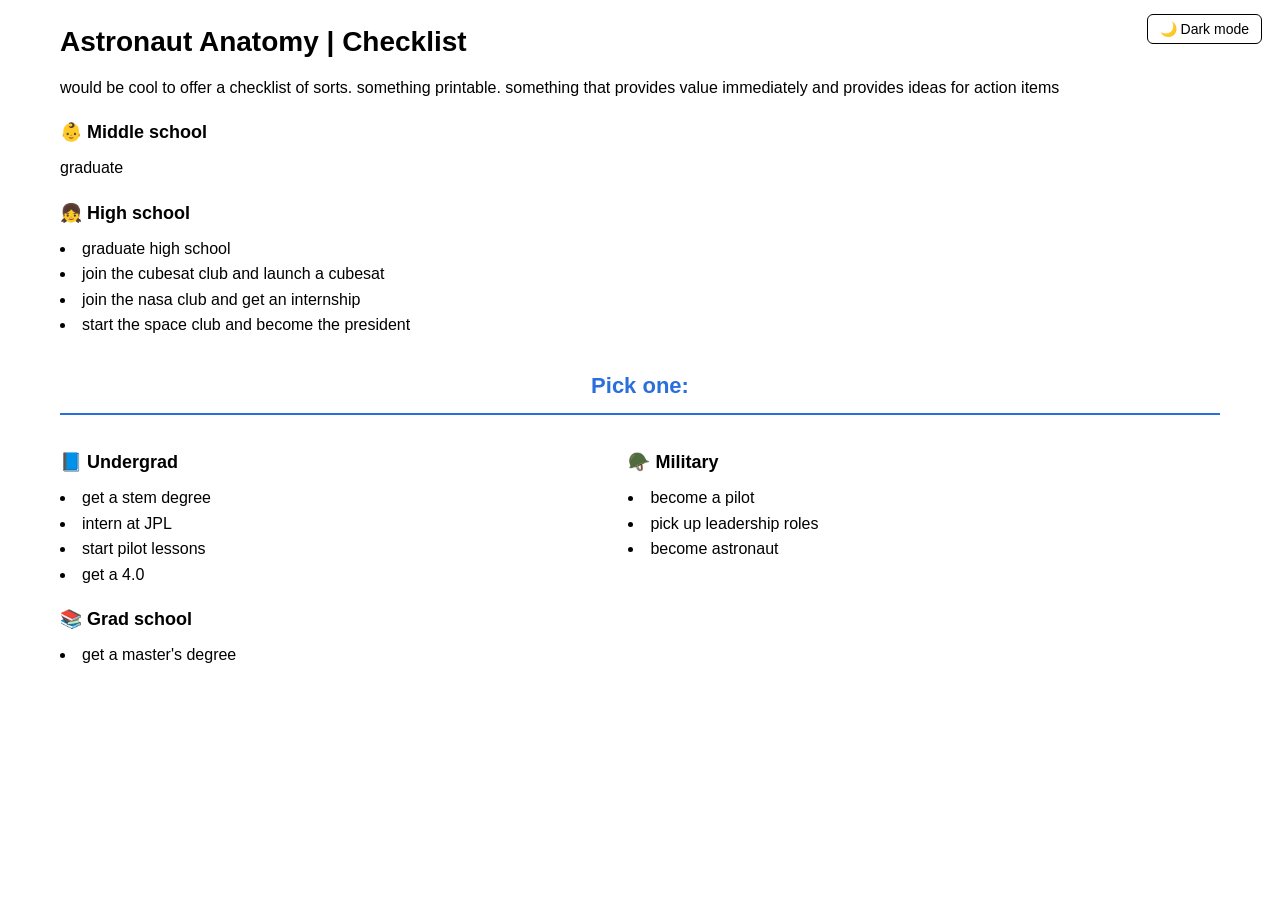
==== checklist.html @ 7ba984b3 "Merge pull request #10 from naadapu/main V2 updates" ====
<html>
  <head>
    <meta charset="UTF-8">
    <meta name="viewport" content="width=device-width, initial-scale=1.0">
    <title>Astronaut Anatomy</title>
    <link rel="stylesheet" href="stylesheet.css">

    <style>
      #split {
        display: flex;
        width: 100%
      }
      #left {
        width: 49%
      }
      #right {
        width: 49%;
      }
    </style>
  </head>
    <button id="dark-mode-toggle">🌙 Dark mode</button>
    <h1>Astronaut Anatomy | Checklist</h1>
</html>

<script src="darkMode.js"></script>

would be cool to offer a checklist of sorts. something printable. 
something that provides value immediately and provides ideas for action items

<br>
<h3>👶 Middle school</h3>
<p>graduate</p>

<h3>👧 High school</h3>
<li>graduate high school</li>
<li>join the cubesat club and launch a cubesat</li>
<li>join the nasa club and get an internship</li>
<li>start the space club and become the president</li>

<center>
  <h2>Pick one:</h2>
</center>

<div id="split">
  <div id="left">
    <h3>📘 Undergrad</h3>
    <li>get a stem degree</li>
    <li>intern at JPL</li>
    <li>start pilot lessons</li>
    <li>get a 4.0</li>

    <h3>📚 Grad school</h3>
    <li>get a master's degree</li>
  </div>
  <div id="right">
    <h3>🪖 Military</h3>
    <li>become a pilot</li>
    <li>pick up leadership roles</li>
    <li>become astronaut</li>
  </div>
</div>
---- stylesheet.css ----
:root {
  --bg: rgb(255, 255, 255);
  --fg: rgb(0, 0, 0);
  --fg-muted: rgb(100, 100, 100);
  --border: #000;
  --border-row: rgb(100, 100, 100);
  --select-bg: #fff;
  --bar-color: #2a6fdb;
  --bar-label: #000;
}

body.dark-mode {
  --bg: #0f1117;
  --fg: #e8eaf0;
  --fg-muted: #8b95a8;
  --border: #444;
  --border-row: #333;
  --select-bg: #1e2130;
  --bar-color: #4d9fff;
  --bar-label: #e8eaf0;
}

#dark-mode-toggle {
  position: fixed;
  top: 14px;
  right: 18px;
  z-index: 999;
  background: var(--select-bg);
  color: var(--fg);
  border: 1px solid var(--border);
  border-radius: 6px;
  padding: 6px 12px;
  cursor: pointer;
  font-size: 14px;
  transition: background 0.2s, color 0.2s;
}
#dark-mode-toggle:hover { opacity: 0.8; }

* { box-sizing: border-box; }

#filters, select { font-size: large; }

#filters {
  background-color: rgba(42, 111, 219, 0.08);
  border-left: 4px solid var(--bar-color);
  border-radius: 4px;
  padding: 20px;
  margin: 25px 0;
}

#filters h2 {
  margin-top: 0;
  padding-top: 0;
  border-bottom: none;
  color: var(--fg);
}

.filter-group {
  display: flex;
  flex-direction: column;
  gap: 15px;
  margin-bottom: 0;
}

.filter-group label {
  display: flex;
  flex-direction: column;
  gap: 6px;
  font-weight: 500;
}

.filter-group select {
  padding: 10px 10px;
  font-size: 15px;
  border-radius: 4px;
}

select {
  background-color: var(--select-bg);
  color: var(--fg);
  border: 1px solid var(--border);
  border-radius: 4px;
  padding: 2px 6px;
}

a {
  color: var(--bar-color);
  text-decoration: none;
  transition: opacity 0.2s;
}

a:hover {
  opacity: 0.8;
  text-decoration: underline;
}

body {
  font-family: 'Arial', sans-serif;
  margin: 0;
  padding: 20px;
  background-color: var(--bg);
  color: var(--fg);
  font-size: 16px;
  line-height: 1.6;
  transition: background-color 0.25s, color 0.25s;
  max-width: 1200px;
  margin: 0 auto;
}

h1 { font-size: 28px; margin-bottom: 10px; margin-top: 0; }
h2 { 
  font-size: 22px; 
  margin-top: 30px; 
  margin-bottom: 15px;
  padding-bottom: 10px;
  border-bottom: 2px solid var(--bar-color);
  color: var(--bar-color);
}
h3 { font-size: 18px; margin-bottom: 8px; }
p { font-size: 16px; margin: 8px 0; }
em { font-style: italic; }

hr {
  border: none;
  border-top: 1px solid var(--border);
  margin: 20px 0;
}

#key_metrics {
  background-color: rgba(42, 111, 219, 0.08);
  border-left: 4px solid var(--bar-color);
  border-radius: 4px;
  padding: 20px;
  margin: 20px 0;
}

#key_metrics h1 {
  margin-top: 0;
  color: var(--bar-color);
}

#key_metrics pre {
  margin: 15px 0 0 0;
  padding: 15px;
  background-color: var(--bg);
  border: 1px solid var(--border-row);
  border-radius: 4px;
  font-size: 13px;
  line-height: 1.8;
  overflow-x: auto;
}

table {
  width: 100%;
  border-collapse: collapse;
  font-size: 14px;
}

table th, table td {
  padding: 12px 10px;
  text-align: left;
  border-bottom: 1px solid var(--border-row);
}

table th {
  border-bottom: 2px solid var(--bar-color);
  font-weight: bold;
  background-color: rgba(42, 111, 219, 0.1);
  color: var(--bar-color);
}

table tbody tr:hover {
  background-color: rgba(42, 111, 219, 0.05);
}

table a {
  color: var(--bar-color);
  text-decoration: none;
}

table a:hover {
  text-decoration: underline;
}

.table-wrapper {
  overflow-x: auto;
  margin-bottom: 20px;
}

.section {
  margin: 50px 0;
  padding: 0;
  border-top: 2px solid var(--border);
}

.section:first-of-type {
  border-top: none;
}

.section h2 {
  margin-top: 0;
  padding-top: 20px;
}

.chart-section {
  margin: 30px 0;
  padding: 25px;
  background-color: rgba(42, 111, 219, 0.06);
  border: 1px solid rgba(42, 111, 219, 0.2);
  border-radius: 6px;
  transition: background-color 0.2s;
}

.chart-section h3 {
  margin-top: 0;
  padding-bottom: 10px;
  border-bottom: 1px solid rgba(42, 111, 219, 0.3);
  color: var(--bar-color);
}

.chart-section:hover {
  background-color: rgba(42, 111, 219, 0.08);
}

.instructions {
  color: var(--fg-muted);
  font-style: italic;
  font-size: 14px;
}

.stat-card {
  background: linear-gradient(135deg, rgba(42, 111, 219, 0.12) 0%, rgba(42, 111, 219, 0.06) 100%);
  border: 2px solid var(--bar-color);
  border-radius: 8px;
  padding: 35px;
  margin: 35px 0;
  text-align: center;
  box-shadow: 0 4px 12px rgba(42, 111, 219, 0.08);
  transition: transform 0.2s, box-shadow 0.2s;
}

.stat-card:hover {
  transform: translateY(-2px);
  box-shadow: 0 6px 16px rgba(42, 111, 219, 0.12);
}

.selectivity-content {
  display: flex;
  flex-direction: column;
  gap: 14px;
}

.selectivity-label {
  font-size: 13px;
  color: var(--fg-muted);
  font-weight: 600;
  letter-spacing: 1.2px;
  text-transform: uppercase;
  margin: 0;
}

.selectivity-stat {
  font-size: 32px;
  font-weight: bold;
  margin: 0;
  color: var(--bar-color);
  line-height: 1.3;
}

.selectivity-stat strong {
  font-size: 48px;
  color: var(--bar-color);
  display: block;
  margin: 8px 0;
}

.selectivity-details {
  font-size: 14px;
  color: var(--fg-muted);
  margin: 0;
  font-weight: 500;
}

.degree-list {
  margin: 15px 0;
}

.degree-table {
  width: 100%;
  max-width: 500px;
  border-collapse: collapse;
  font-size: 14px;
  margin-top: 15px;
  margin-left: auto;
  margin-right: auto;
}

.degree-table th,
.degree-table td {
  padding: 12px 14px;
  text-align: left;
  border-bottom: 1px solid var(--border-row);
}

.degree-table th {
  border-bottom: 2px solid var(--bar-color);
  font-weight: bold;
  background-color: rgba(42, 111, 219, 0.12);
  color: var(--bar-color);
}

.degree-table tbody tr:hover {
  background-color: rgba(42, 111, 219, 0.08);
}

.group-section {
  margin-bottom: 20px;
  border: 1px solid var(--border-row);
  border-radius: 6px;
  overflow: hidden;
  background-color: var(--bg);
  transition: box-shadow 0.2s, border-color 0.2s;
}

.group-section:hover {
  border-color: var(--bar-color);
  box-shadow: 0 2px 8px rgba(42, 111, 219, 0.1);
}

.group-section h3 {
  margin: 0;
  padding: 16px 18px;
  background-color: rgba(42, 111, 219, 0.12);
  cursor: pointer;
  user-select: none;
  display: flex;
  justify-content: space-between;
  align-items: center;
  font-size: 16px;
  transition: background-color 0.2s;
}

.group-section h3:hover {
  background-color: rgba(42, 111, 219, 0.18);
}

.group-section h3::after {
  content: '▼';
  font-size: 11px;
  transition: transform 0.2s ease;
  flex-shrink: 0;
  margin-left: 12px;
}

.group-section h3.collapsed::after {
  transform: rotate(-90deg);
}

.group-section .table-wrapper {
  display: block;
  padding: 0 18px 18px 18px;
  max-height: 800px;
  overflow-y: auto;
}

.group-section.collapsed .table-wrapper {
  display: none;
}

@media (max-width: 768px) {
  body { 
    padding: 15px; 
    font-size: 15px; 
  }
  
  h1 { font-size: 24px; margin-bottom: 8px; }
  h2 { 
    font-size: 20px; 
    margin-top: 25px; 
    margin-bottom: 12px;
    padding-bottom: 8px;
  }
  h3 { font-size: 16px; margin-bottom: 6px; }
  p { font-size: 15px; margin: 5px 0; }
  
  #filters {
    padding: 15px;
    margin: 20px 0;
  }
  
  .filter-group { gap: 12px; }
  .filter-group label { font-size: 14px; }
  .filter-group select { padding: 8px 8px; font-size: 14px; }
  
  .section { margin: 35px 0; }
  
  table { font-size: 13px; }
  table th, table td { padding: 10px 8px; }
  
  .chart-section { 
    padding: 18px; 
    margin: 20px 0; 
  }
  
  .chart-section h3 { 
    font-size: 15px; 
    padding-bottom: 8px;
  }
  
  .degree-table { 
    max-width: 100%; 
    font-size: 13px;
  }
  .degree-table th, .degree-table td { 
    padding: 10px 8px; 
  }
  
  .group-section { margin-bottom: 25px; }
  .group-section h3 { 
    padding: 14px 14px; 
    font-size: 15px;
  }
  .group-section .table-wrapper { 
    padding: 0 14px 14px 14px; 
  }
  
  .stat-card { 
    padding: 25px; 
    margin: 25px 0;
  }
  .selectivity-stat { font-size: 26px; }
  .selectivity-stat strong { font-size: 36px; }
  .selectivity-label { font-size: 12px; }
  .selectivity-details { font-size: 13px; }
  
  #degreeChart { height: 320px; }
  
  .table-wrapper { margin-bottom: 15px; }
}

@media (max-width: 480px) {
  body { 
    padding: 12px; 
    font-size: 14px; 
    max-width: 100%;
  }
  
  #dark-mode-toggle {
    top: 10px;
    right: 12px;
    padding: 5px 10px;
    font-size: 12px;
  }
  
  h1 { 
    font-size: 20px; 
    margin-bottom: 6px; 
  }
  h2 { 
    font-size: 18px; 
    margin-top: 18px; 
    margin-bottom: 10px;
    padding-bottom: 6px;
  }
  h3 { font-size: 15px; margin-bottom: 5px; }
  p { font-size: 14px; margin: 4px 0; }
  
  #filters {
    padding: 12px;
    margin: 15px 0;
  }
  
  #filters h2 {
    font-size: 17px;
    margin: 0 0 12px 0;
    padding: 0 0 6px 0;
  }
  
  .filter-group { gap: 10px; }
  .filter-group label { 
    font-size: 13px; 
    gap: 4px;
  }
  .filter-group select { 
    padding: 7px 8px; 
    font-size: 13px;
  }
  
  .section { 
    margin: 25px 0; 
    padding: 0;
  }
  
  table { font-size: 12px; }
  table th, table td { padding: 8px 6px; }
  
  .chart-section { 
    padding: 12px; 
    margin: 15px 0; 
  }
  
  .chart-section h3 { 
    font-size: 14px; 
    padding-bottom: 6px;
    margin: 0 0 10px 0;
  }
  
  .degree-table { 
    font-size: 12px; 
    max-width: 100%; 
    margin-top: 10px;
  }
  .degree-table th, .degree-table td { 
    padding: 8px 6px; 
  }
  
  .group-section { margin-bottom: 15px; }
  .group-section h3 { 
    padding: 12px 12px; 
    font-size: 14px;
  }
  .group-section .table-wrapper { 
    padding: 0 12px 12px 12px; 
  }
  
  .stat-card { 
    padding: 15px; 
    margin: 18px 0;
    border-radius: 6px;
  }
  .selectivity-label { 
    font-size: 11px; 
    letter-spacing: 0.8px;
  }
  .selectivity-stat { 
    font-size: 18px; 
    line-height: 1.2;
  }
  .selectivity-stat strong { 
    font-size: 26px; 
    margin: 6px 0;
  }
  .selectivity-details { font-size: 12px; }
  
  #degreeChart { 
    height: 280px; 
    margin: 15px 0;
  }
  
  #militaryBranchViewer {
    margin: 15px 0;
  }
  
  .table-wrapper { 
    margin-bottom: 10px;
    padding: 0;
  }
  
  .instructions {
    font-size: 12px;
    margin: 10px 0;
  }
}

#degreeChart {
  width: 100%;
  max-width: 800px;
  height: 400px;
  display: block;
  margin: 20px auto;
  border-radius: 4px;
}

#militaryBranchViewer {
  width: 100%;
  height: auto;
  display: block;
  margin: 20px 0;
}

#militaryBranchViewer canvas {
  width: 100%;
  height: auto;
  display: block;
  max-width: 800px;
  margin: 0 auto;
  border-radius: 4px;
}
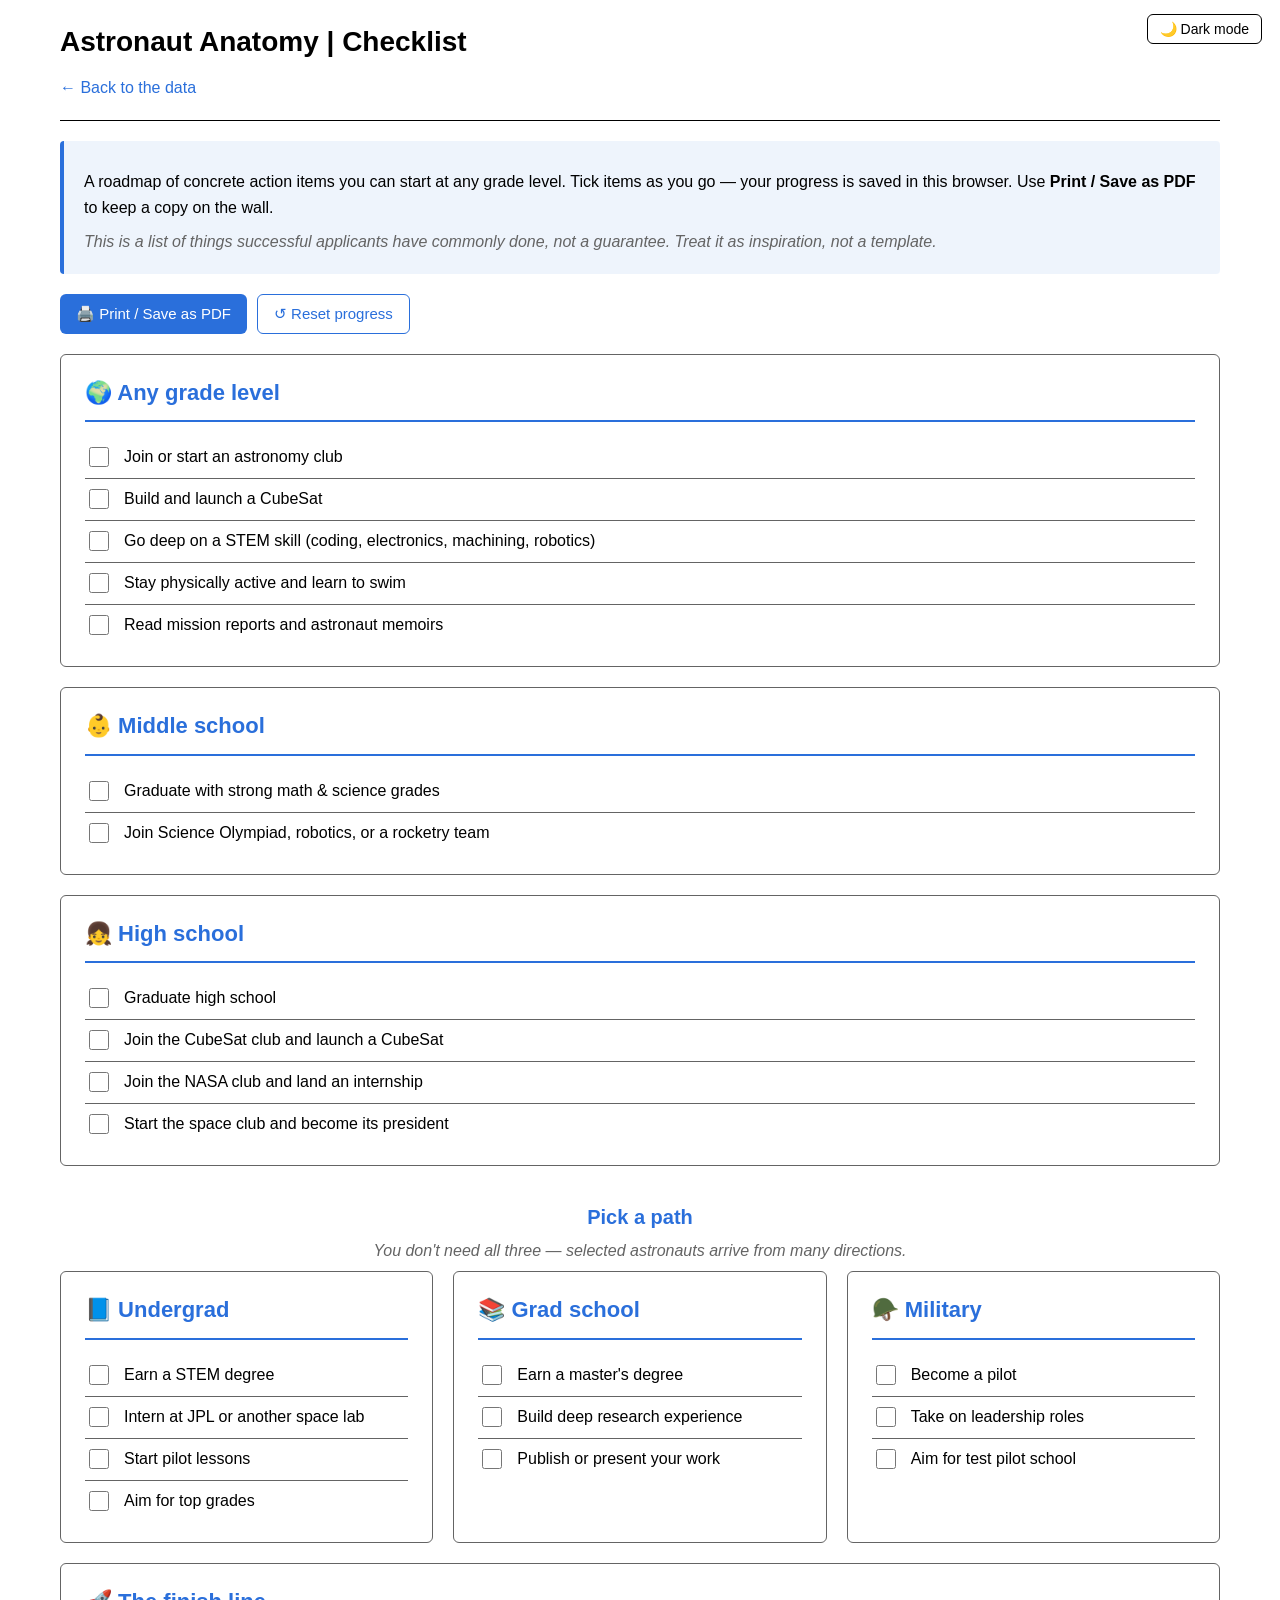
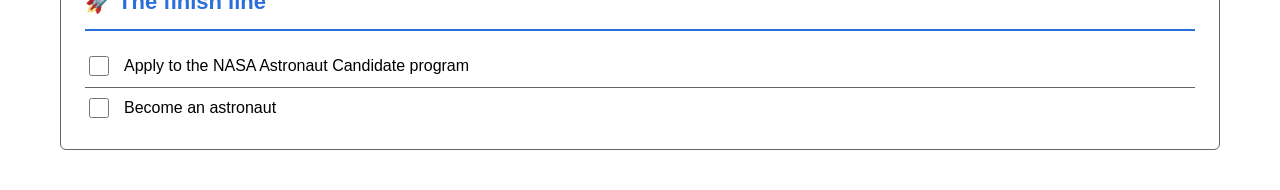
==== commit d853f9f0: "expand checklist ideas" ====
--- a/checklist.html
+++ b/checklist.html
@@ -1,61 +1,235 @@
-<html>
-  <head>
-    <meta charset="UTF-8">
-    <meta name="viewport" content="width=device-width, initial-scale=1.0">
-    <title>Astronaut Anatomy</title>
-    <link rel="stylesheet" href="stylesheet.css">
-
-    <style>
-      #split {
-        display: flex;
-        width: 100%
+<!DOCTYPE html>
+<html lang="en">
+<head>
+  <meta charset="UTF-8">
+  <meta name="viewport" content="width=device-width, initial-scale=1.0">
+  <title>Astronaut Anatomy | Checklist</title>
+  <link rel="stylesheet" href="stylesheet.css">
+  <style>
+    .checklist-intro {
+      background-color: rgba(42, 111, 219, 0.08);
+      border-left: 4px solid var(--bar-color);
+      border-radius: 4px;
+      padding: 20px;
+      margin: 20px 0;
+    }
+
+    .toolbar {
+      display: flex;
+      flex-wrap: wrap;
+      gap: 10px;
+      margin: 20px 0;
+    }
+
+    .toolbar button {
+      background-color: var(--bar-color);
+      color: #fff;
+      border: none;
+      border-radius: 6px;
+      padding: 10px 16px;
+      font-size: 15px;
+      cursor: pointer;
+      transition: opacity 0.2s;
+    }
+
+    .toolbar button:hover { opacity: 0.85; }
+
+    .toolbar button.secondary {
+      background-color: transparent;
+      color: var(--bar-color);
+      border: 1px solid var(--bar-color);
+    }
+
+    .checklist-card {
+      border: 1px solid var(--border-row);
+      border-radius: 6px;
+      padding: 20px 24px;
+      margin: 20px 0;
+      background-color: var(--bg);
+    }
+
+    .checklist-card h2 {
+      margin-top: 0;
+    }
+
+    ul.checklist {
+      list-style: none;
+      margin: 0;
+      padding: 0;
+    }
+
+    ul.checklist li {
+      display: flex;
+      align-items: flex-start;
+      gap: 12px;
+      padding: 8px 0;
+      border-bottom: 1px solid var(--border-row);
+    }
+
+    ul.checklist li:last-child { border-bottom: none; }
+
+    ul.checklist input[type="checkbox"] {
+      width: 20px;
+      height: 20px;
+      margin-top: 2px;
+      flex-shrink: 0;
+      accent-color: var(--bar-color);
+      cursor: pointer;
+    }
+
+    ul.checklist label {
+      cursor: pointer;
+      line-height: 1.5;
+    }
+
+    ul.checklist input[type="checkbox"]:checked + label {
+      color: var(--fg-muted);
+      text-decoration: line-through;
+    }
+
+    .pick-one-banner {
+      text-align: center;
+      font-weight: bold;
+      color: var(--bar-color);
+      margin: 35px 0 5px 0;
+      font-size: 20px;
+    }
+
+    .pick-one-banner + p {
+      text-align: center;
+      color: var(--fg-muted);
+      font-style: italic;
+      margin-top: 0;
+    }
+
+    .paths {
+      display: grid;
+      grid-template-columns: repeat(auto-fit, minmax(260px, 1fr));
+      gap: 20px;
+    }
+
+    .paths .checklist-card { margin: 0; }
+
+    @media print {
+      #dark-mode-toggle,
+      .toolbar,
+      .site-nav { display: none !important; }
+
+      body {
+        padding: 0;
+        font-size: 12pt;
+        color: #000;
+        background: #fff;
+        max-width: 100%;
       }
-      #left {
-        width: 49%
+
+      .checklist-card,
+      .checklist-intro {
+        border: 1px solid #999;
+        break-inside: avoid;
+        page-break-inside: avoid;
       }
-      #right {
-        width: 49%;
+
+      ul.checklist input[type="checkbox"] {
+        -webkit-print-color-adjust: exact;
+        print-color-adjust: exact;
       }
-    </style>
-  </head>
-    <button id="dark-mode-toggle">🌙 Dark mode</button>
-    <h1>Astronaut Anatomy | Checklist</h1>
+
+      a { color: #000; text-decoration: none; }
+    }
+  </style>
+</head>
+
+<body>
+  <button id="dark-mode-toggle">🌙 Dark mode</button>
+
+  <h1>Astronaut Anatomy | Checklist</h1>
+  <p class="site-nav"><a href="index.html">← Back to the data</a></p>
+  <hr>
+
+  <div class="checklist-intro">
+    <p>A roadmap of concrete action items you can start at any grade level. Tick items as you go &mdash;
+      your progress is saved in this browser. Use <strong>Print / Save as PDF</strong> to keep a copy on the wall.</p>
+    <p style="color: var(--fg-muted); font-style: italic; margin-bottom: 0;">
+      This is a list of things successful applicants have commonly done, not a guarantee. Treat it as inspiration, not a template.</p>
+  </div>
+
+  <div class="toolbar">
+    <button id="print-btn">🖨️ Print / Save as PDF</button>
+    <button id="reset-btn" class="secondary">↺ Reset progress</button>
+  </div>
+
+  <div class="checklist-card">
+    <h2>🌍 Any grade level</h2>
+    <ul class="checklist">
+      <li><input type="checkbox" id="any-1"><label for="any-1">Join or start an astronomy club</label></li>
+      <li><input type="checkbox" id="any-2"><label for="any-2">Build and launch a CubeSat</label></li>
+      <li><input type="checkbox" id="any-3"><label for="any-3">Go deep on a STEM skill (coding, electronics, machining, robotics)</label></li>
+      <li><input type="checkbox" id="any-4"><label for="any-4">Stay physically active and learn to swim</label></li>
+      <li><input type="checkbox" id="any-5"><label for="any-5">Read mission reports and astronaut memoirs</label></li>
+    </ul>
+  </div>
+
+  <div class="checklist-card">
+    <h2>👶 Middle school</h2>
+    <ul class="checklist">
+      <li><input type="checkbox" id="ms-1"><label for="ms-1">Graduate with strong math &amp; science grades</label></li>
+      <li><input type="checkbox" id="ms-2"><label for="ms-2">Join Science Olympiad, robotics, or a rocketry team</label></li>
+    </ul>
+  </div>
+
+  <div class="checklist-card">
+    <h2>👧 High school</h2>
+    <ul class="checklist">
+      <li><input type="checkbox" id="hs-1"><label for="hs-1">Graduate high school</label></li>
+      <li><input type="checkbox" id="hs-2"><label for="hs-2">Join the CubeSat club and launch a CubeSat</label></li>
+      <li><input type="checkbox" id="hs-3"><label for="hs-3">Join the NASA club and land an internship</label></li>
+      <li><input type="checkbox" id="hs-4"><label for="hs-4">Start the space club and become its president</label></li>
+    </ul>
+  </div>
+
+  <p class="pick-one-banner">Pick a path</p>
+  <p>You don't need all three &mdash; selected astronauts arrive from many directions.</p>
+
+  <div class="paths">
+    <div class="checklist-card">
+      <h2>📘 Undergrad</h2>
+      <ul class="checklist">
+        <li><input type="checkbox" id="ug-1"><label for="ug-1">Earn a STEM degree</label></li>
+        <li><input type="checkbox" id="ug-2"><label for="ug-2">Intern at JPL or another space lab</label></li>
+        <li><input type="checkbox" id="ug-3"><label for="ug-3">Start pilot lessons</label></li>
+        <li><input type="checkbox" id="ug-4"><label for="ug-4">Aim for top grades</label></li>
+      </ul>
+    </div>
+
+    <div class="checklist-card">
+      <h2>📚 Grad school</h2>
+      <ul class="checklist">
+        <li><input type="checkbox" id="gs-1"><label for="gs-1">Earn a master's degree</label></li>
+        <li><input type="checkbox" id="gs-2"><label for="gs-2">Build deep research experience</label></li>
+        <li><input type="checkbox" id="gs-3"><label for="gs-3">Publish or present your work</label></li>
+      </ul>
+    </div>
+
+    <div class="checklist-card">
+      <h2>🪖 Military</h2>
+      <ul class="checklist">
+        <li><input type="checkbox" id="mil-1"><label for="mil-1">Become a pilot</label></li>
+        <li><input type="checkbox" id="mil-2"><label for="mil-2">Take on leadership roles</label></li>
+        <li><input type="checkbox" id="mil-3"><label for="mil-3">Aim for test pilot school</label></li>
+      </ul>
+    </div>
+  </div>
+
+  <div class="checklist-card">
+    <h2>🚀 The finish line</h2>
+    <ul class="checklist">
+      <li><input type="checkbox" id="end-1"><label for="end-1">Apply to the NASA Astronaut Candidate program</label></li>
+      <li><input type="checkbox" id="end-2"><label for="end-2">Become an astronaut</label></li>
+    </ul>
+  </div>
+
+  <script src="darkMode.js"></script>
+  <script src="checklist.js"></script>
+</body>
 </html>
-
-<script src="darkMode.js"></script>
-
-would be cool to offer a checklist of sorts. something printable. 
-something that provides value immediately and provides ideas for action items
-
-<br>
-<h3>👶 Middle school</h3>
-<p>graduate</p>
-
-<h3>👧 High school</h3>
-<li>graduate high school</li>
-<li>join the cubesat club and launch a cubesat</li>
-<li>join the nasa club and get an internship</li>
-<li>start the space club and become the president</li>
-
-<center>
-  <h2>Pick one:</h2>
-</center>
-
-<div id="split">
-  <div id="left">
-    <h3>📘 Undergrad</h3>
-    <li>get a stem degree</li>
-    <li>intern at JPL</li>
-    <li>start pilot lessons</li>
-    <li>get a 4.0</li>
-
-    <h3>📚 Grad school</h3>
-    <li>get a master's degree</li>
-  </div>
-  <div id="right">
-    <h3>🪖 Military</h3>
-    <li>become a pilot</li>
-    <li>pick up leadership roles</li>
-    <li>become astronaut</li>
-  </div>
-</div>
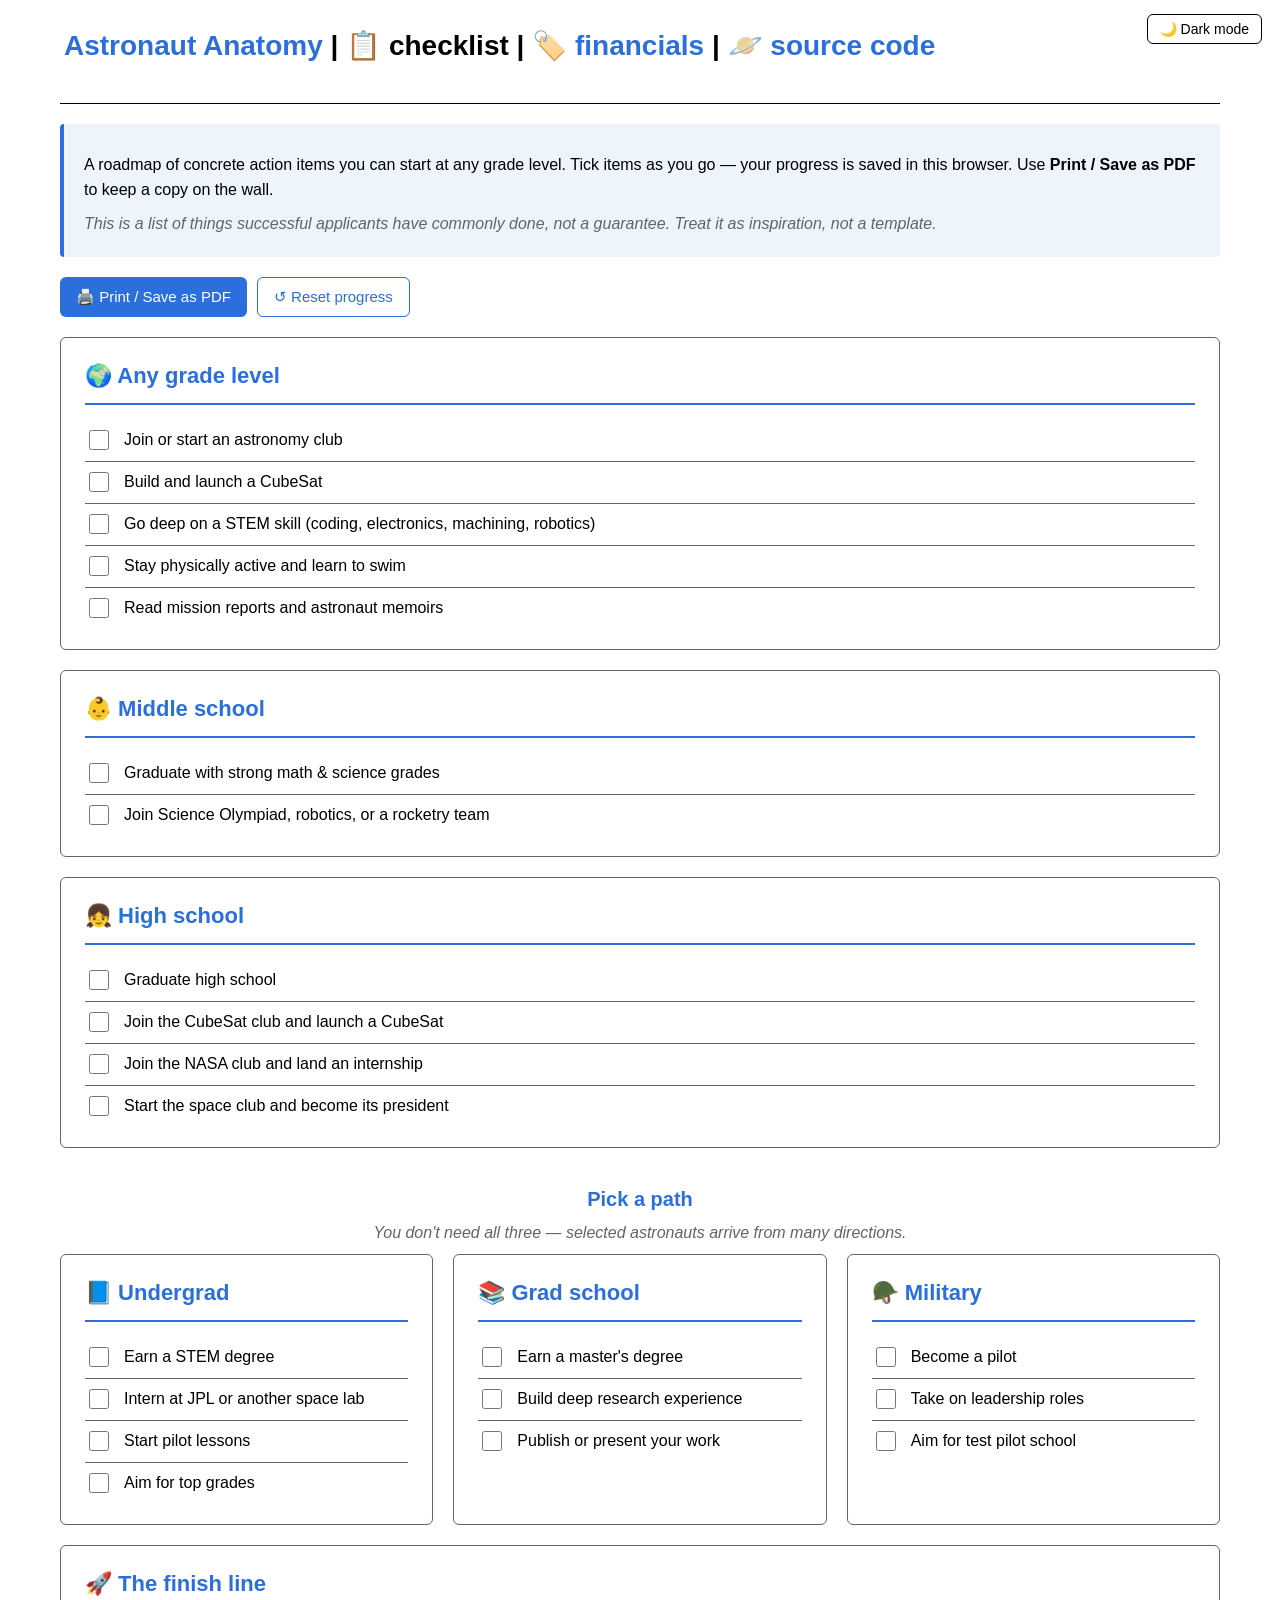
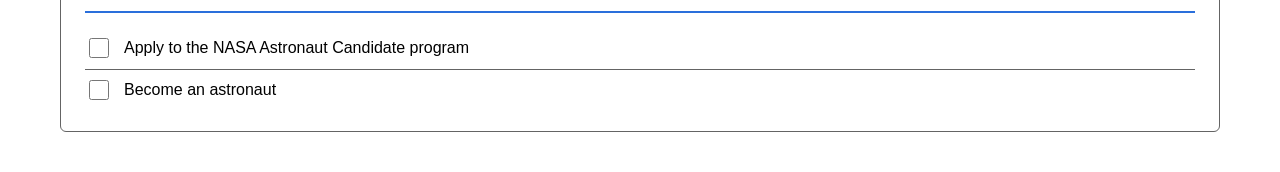
==== commit 29098152: "add navbar to all pages" ====
--- a/checklist.html
+++ b/checklist.html
@@ -143,8 +143,14 @@
 <body>
   <button id="dark-mode-toggle">🌙 Dark mode</button>
 
-  <h1>Astronaut Anatomy | Checklist</h1>
-  <p class="site-nav"><a href="index.html">← Back to the data</a></p>
+  <div id="navbar">
+    <h1>
+      <a href="index.html">Astronaut Anatomy</a> | 
+      📋 checklist | 
+      <a href="financials.html">🏷️ financials</a> |
+      <a href="https://github.com/mrvivacious/astronaut-anatomy" target="_blank">🪐 source code</a>
+    </h1>
+  </div>
   <hr>
 
   <div class="checklist-intro">
--- a/stylesheet.css
+++ b/stylesheet.css
@@ -18,6 +18,15 @@
   --select-bg: #1e2130;
   --bar-color: #4d9fff;
   --bar-label: #e8eaf0;
+}
+
+#navbar {
+  position: sticky;
+  top: 0;
+  overflow: hidden;
+  padding: 4px;
+  background-color: var(--bg);
+  transition: background-color 0.25s, color 0.25s;
 }
 
 #dark-mode-toggle {
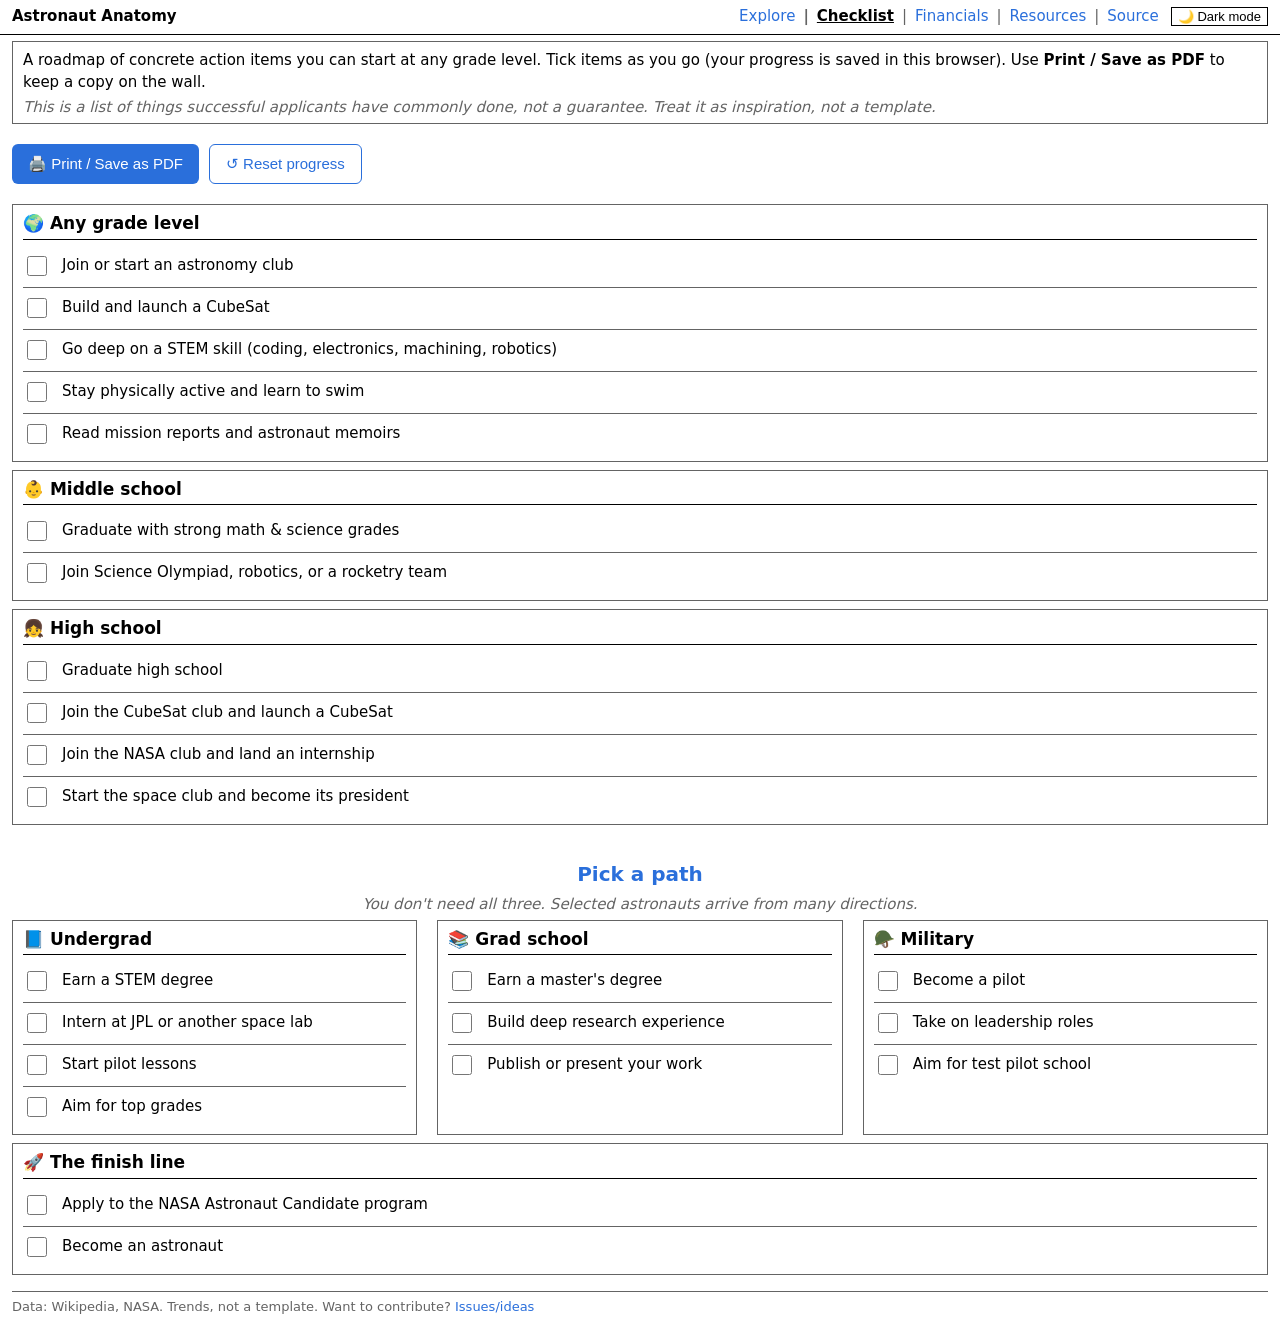
==== commit d41f74b3: "V2.5" ====
--- a/checklist.html
+++ b/checklist.html
@@ -148,14 +148,14 @@
       <a href="index.html">Astronaut Anatomy</a> | 
       📋 checklist | 
       <a href="financials.html">🏷️ financials</a> |
+      <a href="resources.html">📚 resources</a> | 
       <a href="https://github.com/mrvivacious/astronaut-anatomy" target="_blank">🪐 source code</a>
     </h1>
   </div>
   <hr>
 
   <div class="checklist-intro">
-    <p>A roadmap of concrete action items you can start at any grade level. Tick items as you go &mdash;
-      your progress is saved in this browser. Use <strong>Print / Save as PDF</strong> to keep a copy on the wall.</p>
+    <p>A roadmap of concrete action items you can start at any grade level. Tick items as you go (your progress is saved in this browser). Use <strong>Print / Save as PDF</strong> to keep a copy on the wall.</p>
     <p style="color: var(--fg-muted); font-style: italic; margin-bottom: 0;">
       This is a list of things successful applicants have commonly done, not a guarantee. Treat it as inspiration, not a template.</p>
   </div>
@@ -195,7 +195,7 @@
   </div>
 
   <p class="pick-one-banner">Pick a path</p>
-  <p>You don't need all three &mdash; selected astronauts arrive from many directions.</p>
+  <p>You don't need all three. Selected astronauts arrive from many directions.</p>
 
   <div class="paths">
     <div class="checklist-card">
@@ -235,6 +235,8 @@
     </ul>
   </div>
 
+  <script src="shared.js"></script>
+
   <script src="darkMode.js"></script>
   <script src="checklist.js"></script>
 </body>
--- a/stylesheet.css
+++ b/stylesheet.css
@@ -594,4 +594,78 @@
   max-width: 800px;
   margin: 0 auto;
   border-radius: 4px;
-}
+}
+
+/* ===== Flat, dense layer: content first, no decoration ===== */
+:root { --surface: #f3f3f3; }
+body.dark-mode { --surface: #1a1d27; }
+body { font: 15px/1.45 system-ui, -apple-system, "Segoe UI", Roboto, Arial, sans-serif; max-width: 1400px; padding: 0 12px 12px; }
+h1 { font-size: 22px; margin: 8px 0; }
+h2 { font-size: 17px; margin: 14px 0 6px; padding-bottom: 3px; color: var(--fg); border-bottom: 1px solid var(--fg); }
+h3 { font-size: 15px; margin: 0 0 4px; }
+p { font-size: 15px; margin: 4px 0; }
+a:hover { opacity: 1; }
+:focus-visible { outline: 2px solid var(--bar-color); outline-offset: 1px; }
+
+/* Nav: one plain line */
+#navbar { margin: 0 -12px 6px; padding: 0 12px; border-bottom: 1px solid var(--fg); background: var(--bg); overflow: visible; }
+#navbar + hr { display: none; }
+.site-nav { display: flex; flex-wrap: wrap; align-items: baseline; justify-content: space-between; gap: 2px 16px; padding: 6px 0; }
+.site-nav .brand { font-weight: 700; color: var(--fg); }
+.site-nav .links { display: flex; flex-wrap: wrap; align-items: baseline; }
+.site-nav .links a + a::before { content: "|"; color: var(--fg-muted); margin: 0 8px; display: inline-block; text-decoration: none; }
+.site-nav .links a[aria-current="page"] { color: var(--fg); font-weight: 700; text-decoration: underline; }
+#dark-mode-toggle { position: static; margin-left: 12px; padding: 1px 6px; font-size: 13px; border-radius: 0; background: var(--bg); }
+
+/* Note and dataset line */
+.note { border: 1px solid var(--fg-muted); padding: 4px 8px; margin: 6px 0; font-size: 14px; }
+#key_metrics { background: none; border: 0; padding: 0; margin: 6px 0; border-radius: 0; }
+.stat-grid { display: grid; grid-template-columns: repeat(auto-fit, minmax(120px, 1fr)); border: 1px solid var(--fg-muted); border-right: 0; border-bottom: 0; }
+.stat-grid .stat { padding: 4px 8px; border-right: 1px solid var(--fg-muted); border-bottom: 1px solid var(--fg-muted); line-height: 1.25; }
+.stat-grid .num { display: block; font-size: 20px; font-weight: 700; font-variant-numeric: tabular-nums; }
+.stat-grid .label { font-size: 12px; color: var(--fg-muted); }
+
+/* Filters: one horizontal bar */
+#filters { display: flex; flex-wrap: wrap; align-items: center; gap: 4px 16px; margin: 8px 0; padding: 6px 8px; background: none; border: 1px solid var(--fg-muted); border-radius: 0; font-size: 14px; }
+#filters h2 { font-size: 14px; margin: 0; padding: 0; border: 0; }
+.filter-group { flex-direction: row; flex-wrap: wrap; gap: 4px 16px; }
+.filter-group label { flex-direction: row; align-items: center; gap: 6px; font-weight: 400; }
+.filter-group select, select { font: inherit; font-size: 14px; padding: 2px 4px; border-radius: 0; min-height: 0; }
+
+/* Sections and panels: flat, tight, side by side where there is room */
+.section { margin: 10px 0; border-top: 0; }
+.section h2 { padding-top: 0; }
+#visualizations { display: grid; grid-template-columns: repeat(auto-fit, minmax(360px, 1fr)); gap: 8px; }
+#visualizations > h2 { grid-column: 1 / -1; margin-bottom: 0; }
+#visualizations > * { min-width: 0; }
+.chart-section, .stat-card, .group-section, body .checklist-card, body .skills-card, body .financials-card, body .checklist-intro, body .financials-intro { background: none; background-image: none; border: 1px solid var(--fg-muted); border-radius: 0; box-shadow: none; transform: none; transition: none; }
+.chart-section { margin: 0; padding: 8px; }
+.chart-section:hover, .stat-card:hover, .group-section:hover { background: none; transform: none; box-shadow: none; }
+.chart-section h3 { color: var(--fg); border-bottom: 1px solid var(--border-row); padding-bottom: 3px; margin-bottom: 6px; }
+.stat-card { margin: 8px 0; padding: 6px 8px; text-align: left; }
+.selectivity-content { gap: 2px; }
+.selectivity-stat, .selectivity-stat strong { font-size: 16px; line-height: 1.3; margin: 0; display: inline; color: var(--fg); }
+.selectivity-stat strong { font-size: 20px; color: var(--bar-color); }
+.selectivity-details, .selectivity-label { font-size: 13px; }
+.group-section { margin-bottom: 4px; }
+.group-section h3 { padding: 5px 8px; font-size: 15px; margin: 0; }
+.instructions { font-size: 13px; margin: 2px 0 6px; }
+
+/* Tables: dense, tabular numbers */
+table, .degree-table { font-size: 13px; font-variant-numeric: tabular-nums; }
+table th, table td, .degree-table th, .degree-table td { padding: 3px 8px; }
+table th, .degree-table th { background: var(--surface); color: var(--fg); border-bottom: 1px solid var(--fg); font-size: 12px; }
+table tbody tr:hover, .degree-table tbody tr:hover { background: var(--surface); }
+.degree-table { margin: 6px 0 0; max-width: none; }
+.degree-list { margin: 6px 0; }
+.table-wrapper { margin-bottom: 0; border-radius: 0; }
+
+/* Other pages' cards */
+body .checklist-card, body .skills-card, body .financials-card { padding: 6px 10px; margin: 8px 0; }
+body .checklist-intro, body .financials-intro { padding: 4px 10px; margin: 6px 0; }
+body .pick-one-banner, body .toolbar, body .paths { border-radius: 0; box-shadow: none; }
+
+.site-footer { margin-top: 16px; padding-top: 6px; border-top: 1px solid var(--fg-muted); color: var(--fg-muted); font-size: 13px; }
+.site-footer p { font-size: 13px; margin: 0; }
+@media (max-width: 600px) { #visualizations { grid-template-columns: 1fr; } }
+@media print { .site-nav, #dark-mode-toggle, #filters { display: none !important; } }
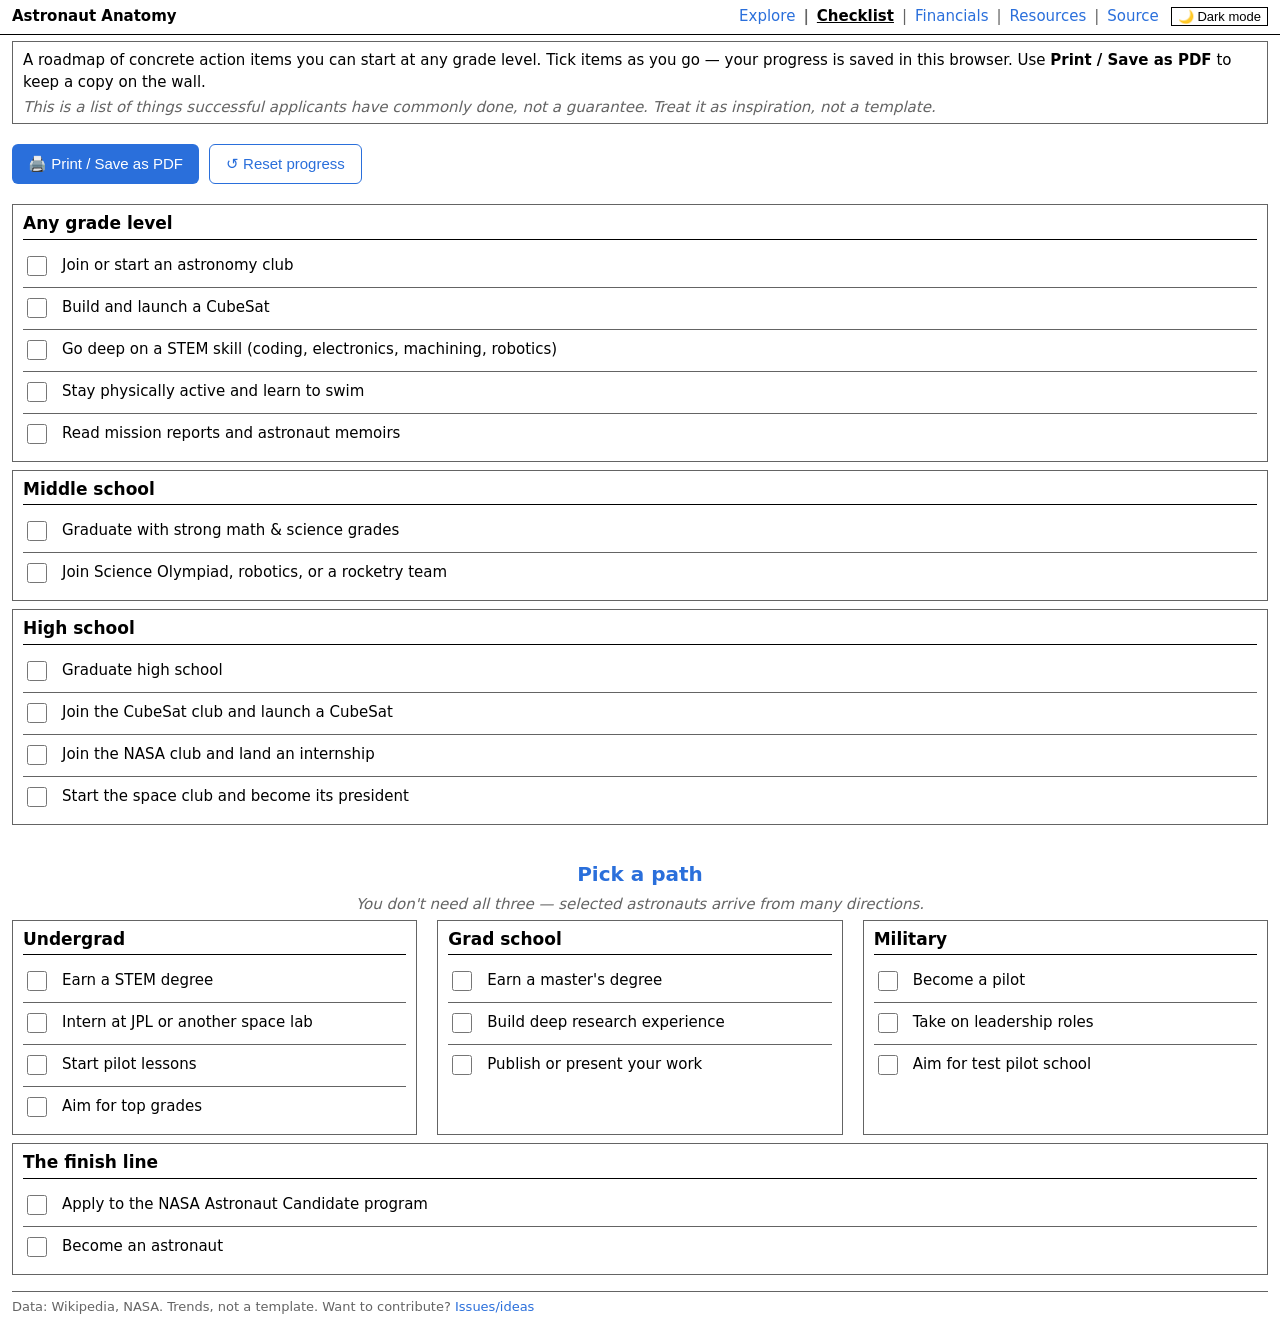
==== commit 7c6d5828: "V3" ====
--- a/checklist.html
+++ b/checklist.html
@@ -155,7 +155,8 @@
   <hr>
 
   <div class="checklist-intro">
-    <p>A roadmap of concrete action items you can start at any grade level. Tick items as you go (your progress is saved in this browser). Use <strong>Print / Save as PDF</strong> to keep a copy on the wall.</p>
+    <p>A roadmap of concrete action items you can start at any grade level. Tick items as you go &mdash;
+      your progress is saved in this browser. Use <strong>Print / Save as PDF</strong> to keep a copy on the wall.</p>
     <p style="color: var(--fg-muted); font-style: italic; margin-bottom: 0;">
       This is a list of things successful applicants have commonly done, not a guarantee. Treat it as inspiration, not a template.</p>
   </div>
@@ -166,7 +167,7 @@
   </div>
 
   <div class="checklist-card">
-    <h2>🌍 Any grade level</h2>
+    <h2>Any grade level</h2>
     <ul class="checklist">
       <li><input type="checkbox" id="any-1"><label for="any-1">Join or start an astronomy club</label></li>
       <li><input type="checkbox" id="any-2"><label for="any-2">Build and launch a CubeSat</label></li>
@@ -177,7 +178,7 @@
   </div>
 
   <div class="checklist-card">
-    <h2>👶 Middle school</h2>
+    <h2>Middle school</h2>
     <ul class="checklist">
       <li><input type="checkbox" id="ms-1"><label for="ms-1">Graduate with strong math &amp; science grades</label></li>
       <li><input type="checkbox" id="ms-2"><label for="ms-2">Join Science Olympiad, robotics, or a rocketry team</label></li>
@@ -185,7 +186,7 @@
   </div>
 
   <div class="checklist-card">
-    <h2>👧 High school</h2>
+    <h2>High school</h2>
     <ul class="checklist">
       <li><input type="checkbox" id="hs-1"><label for="hs-1">Graduate high school</label></li>
       <li><input type="checkbox" id="hs-2"><label for="hs-2">Join the CubeSat club and launch a CubeSat</label></li>
@@ -195,11 +196,11 @@
   </div>
 
   <p class="pick-one-banner">Pick a path</p>
-  <p>You don't need all three. Selected astronauts arrive from many directions.</p>
+  <p>You don't need all three &mdash; selected astronauts arrive from many directions.</p>
 
   <div class="paths">
     <div class="checklist-card">
-      <h2>📘 Undergrad</h2>
+      <h2>Undergrad</h2>
       <ul class="checklist">
         <li><input type="checkbox" id="ug-1"><label for="ug-1">Earn a STEM degree</label></li>
         <li><input type="checkbox" id="ug-2"><label for="ug-2">Intern at JPL or another space lab</label></li>
@@ -209,7 +210,7 @@
     </div>
 
     <div class="checklist-card">
-      <h2>📚 Grad school</h2>
+      <h2>Grad school</h2>
       <ul class="checklist">
         <li><input type="checkbox" id="gs-1"><label for="gs-1">Earn a master's degree</label></li>
         <li><input type="checkbox" id="gs-2"><label for="gs-2">Build deep research experience</label></li>
@@ -218,7 +219,7 @@
     </div>
 
     <div class="checklist-card">
-      <h2>🪖 Military</h2>
+      <h2>Military</h2>
       <ul class="checklist">
         <li><input type="checkbox" id="mil-1"><label for="mil-1">Become a pilot</label></li>
         <li><input type="checkbox" id="mil-2"><label for="mil-2">Take on leadership roles</label></li>
@@ -228,7 +229,7 @@
   </div>
 
   <div class="checklist-card">
-    <h2>🚀 The finish line</h2>
+    <h2>The finish line</h2>
     <ul class="checklist">
       <li><input type="checkbox" id="end-1"><label for="end-1">Apply to the NASA Astronaut Candidate program</label></li>
       <li><input type="checkbox" id="end-2"><label for="end-2">Become an astronaut</label></li>
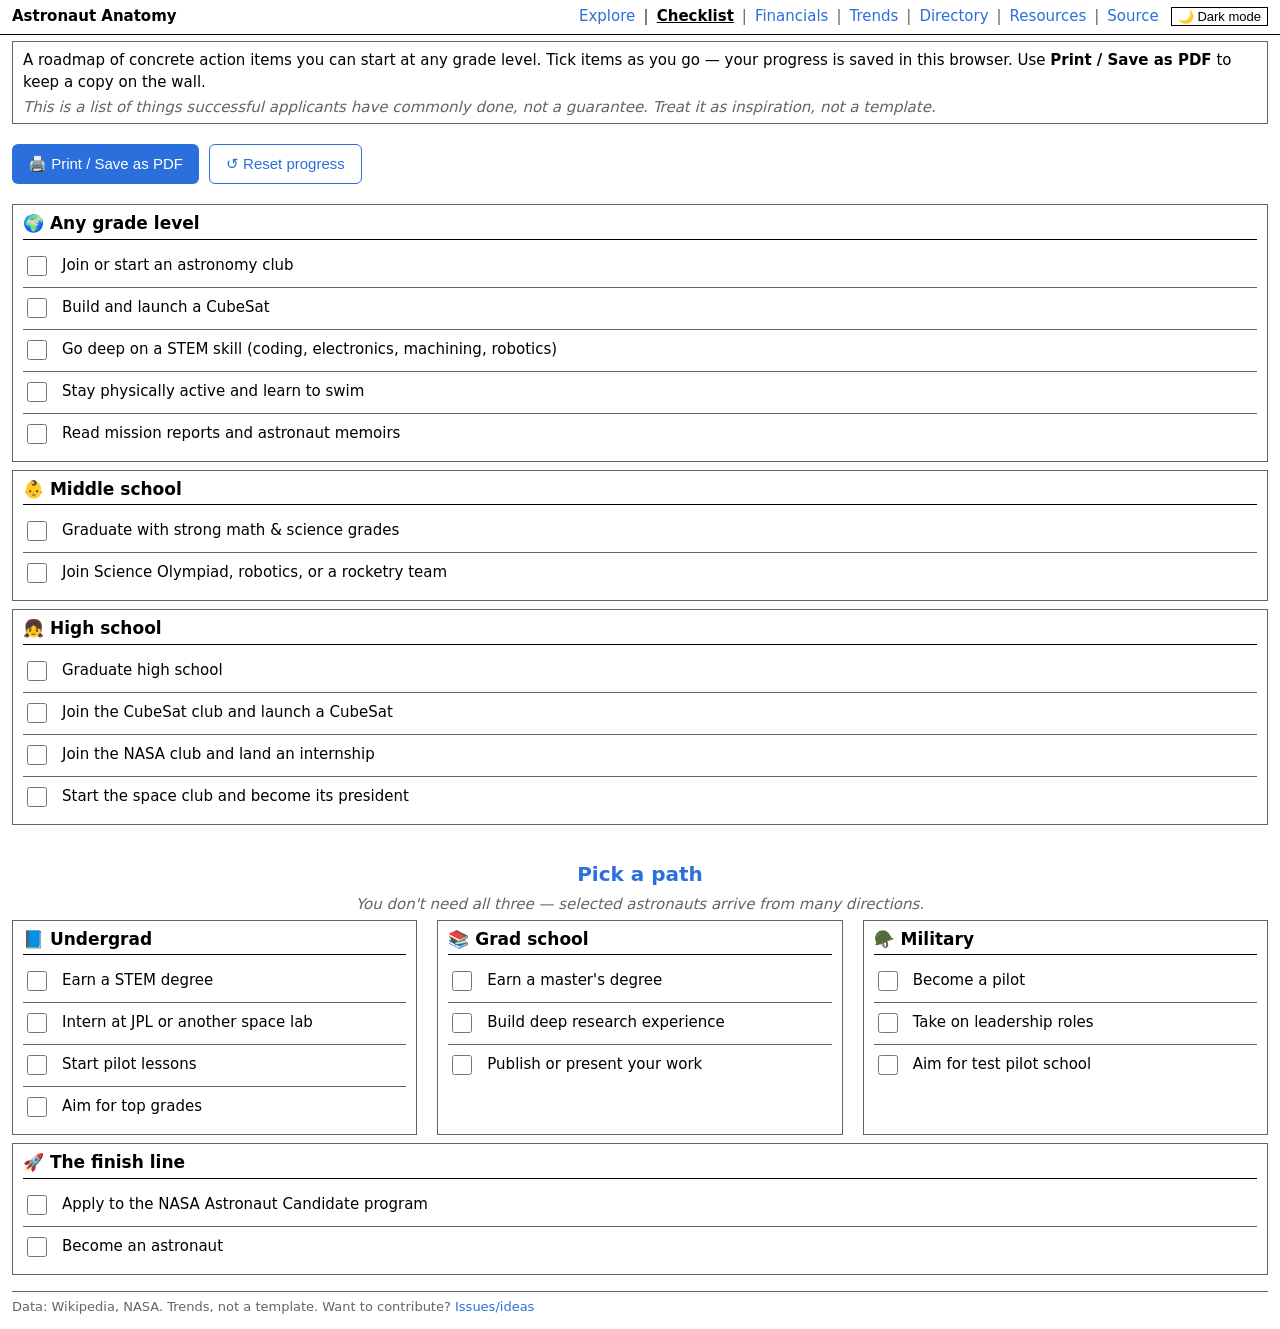
==== commit b64b0023: "V3" ====
--- a/checklist.html
+++ b/checklist.html
@@ -167,7 +167,7 @@
   </div>
 
   <div class="checklist-card">
-    <h2>Any grade level</h2>
+    <h2>🌍 Any grade level</h2>
     <ul class="checklist">
       <li><input type="checkbox" id="any-1"><label for="any-1">Join or start an astronomy club</label></li>
       <li><input type="checkbox" id="any-2"><label for="any-2">Build and launch a CubeSat</label></li>
@@ -178,7 +178,7 @@
   </div>
 
   <div class="checklist-card">
-    <h2>Middle school</h2>
+    <h2>👶 Middle school</h2>
     <ul class="checklist">
       <li><input type="checkbox" id="ms-1"><label for="ms-1">Graduate with strong math &amp; science grades</label></li>
       <li><input type="checkbox" id="ms-2"><label for="ms-2">Join Science Olympiad, robotics, or a rocketry team</label></li>
@@ -186,7 +186,7 @@
   </div>
 
   <div class="checklist-card">
-    <h2>High school</h2>
+    <h2>👧 High school</h2>
     <ul class="checklist">
       <li><input type="checkbox" id="hs-1"><label for="hs-1">Graduate high school</label></li>
       <li><input type="checkbox" id="hs-2"><label for="hs-2">Join the CubeSat club and launch a CubeSat</label></li>
@@ -200,7 +200,7 @@
 
   <div class="paths">
     <div class="checklist-card">
-      <h2>Undergrad</h2>
+      <h2>📘 Undergrad</h2>
       <ul class="checklist">
         <li><input type="checkbox" id="ug-1"><label for="ug-1">Earn a STEM degree</label></li>
         <li><input type="checkbox" id="ug-2"><label for="ug-2">Intern at JPL or another space lab</label></li>
@@ -210,7 +210,7 @@
     </div>
 
     <div class="checklist-card">
-      <h2>Grad school</h2>
+      <h2>📚 Grad school</h2>
       <ul class="checklist">
         <li><input type="checkbox" id="gs-1"><label for="gs-1">Earn a master's degree</label></li>
         <li><input type="checkbox" id="gs-2"><label for="gs-2">Build deep research experience</label></li>
@@ -219,7 +219,7 @@
     </div>
 
     <div class="checklist-card">
-      <h2>Military</h2>
+      <h2>🪖 Military</h2>
       <ul class="checklist">
         <li><input type="checkbox" id="mil-1"><label for="mil-1">Become a pilot</label></li>
         <li><input type="checkbox" id="mil-2"><label for="mil-2">Take on leadership roles</label></li>
@@ -229,7 +229,7 @@
   </div>
 
   <div class="checklist-card">
-    <h2>The finish line</h2>
+    <h2>🚀 The finish line</h2>
     <ul class="checklist">
       <li><input type="checkbox" id="end-1"><label for="end-1">Apply to the NASA Astronaut Candidate program</label></li>
       <li><input type="checkbox" id="end-2"><label for="end-2">Become an astronaut</label></li>
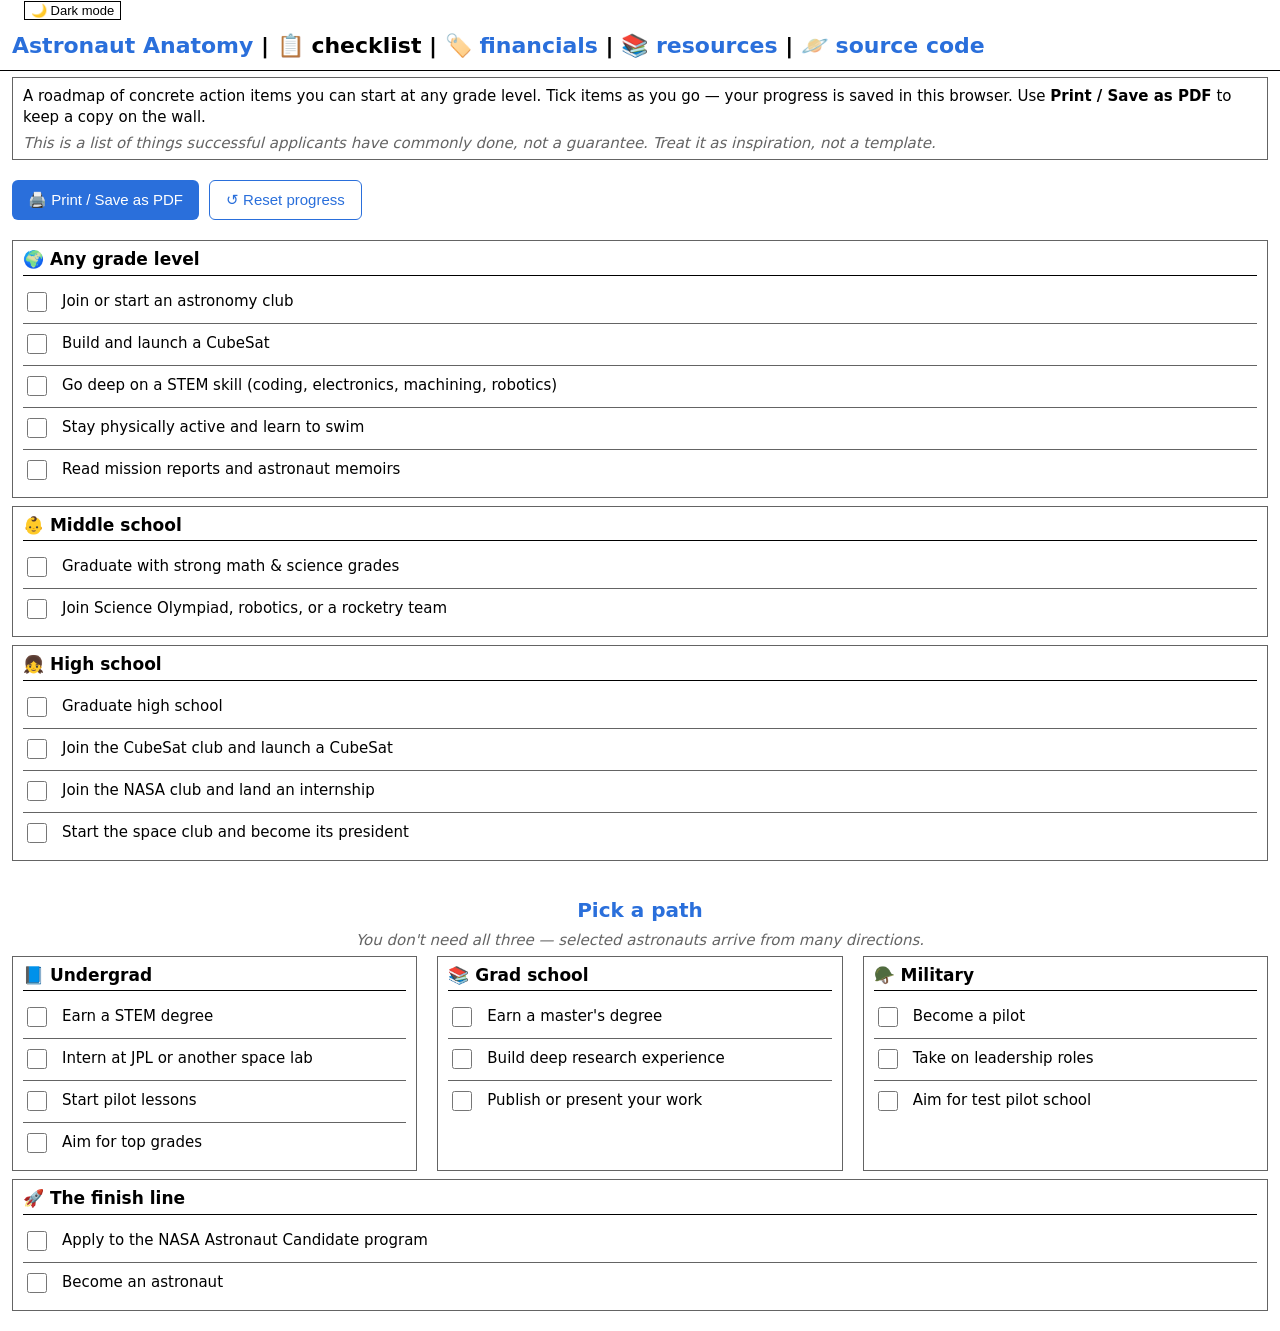
==== commit ddc26643: "added resources page" ====
--- a/checklist.html
+++ b/checklist.html
@@ -236,8 +236,6 @@
     </ul>
   </div>
 
-  <script src="shared.js"></script>
-
   <script src="darkMode.js"></script>
   <script src="checklist.js"></script>
 </body>
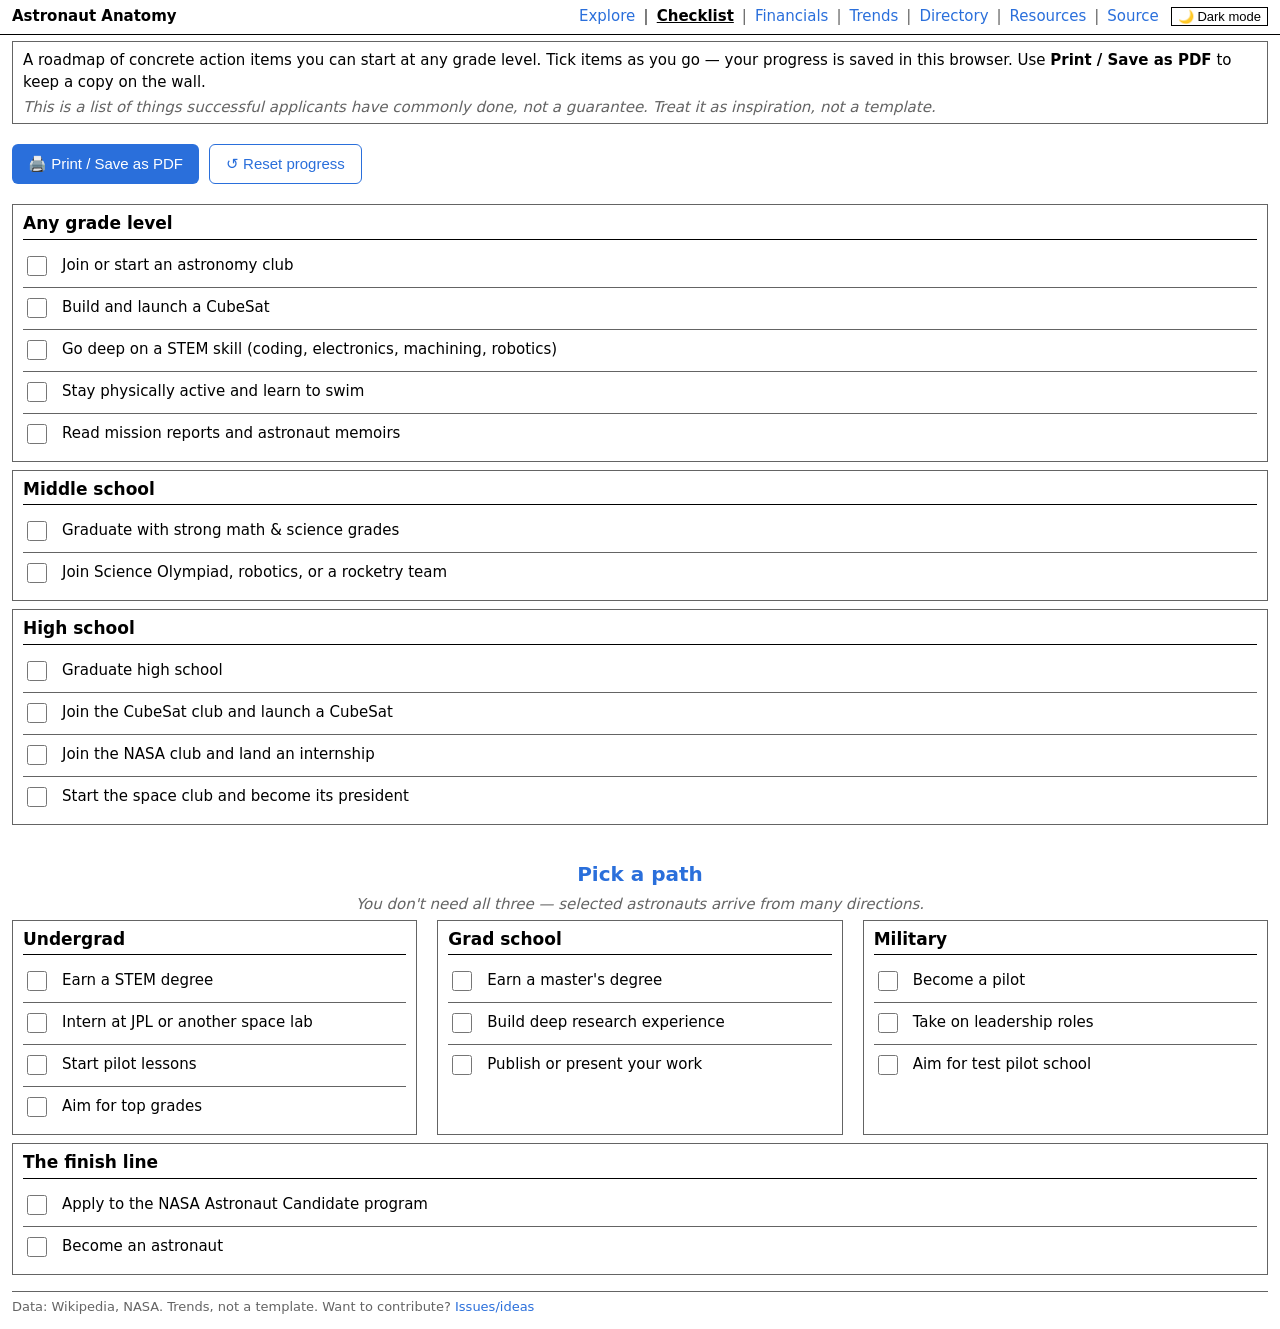
==== commit 58d20a27: "Merge pull request #15 from naadapu/main" ====
--- a/checklist.html
+++ b/checklist.html
@@ -167,7 +167,7 @@
   </div>
 
   <div class="checklist-card">
-    <h2>🌍 Any grade level</h2>
+    <h2>Any grade level</h2>
     <ul class="checklist">
       <li><input type="checkbox" id="any-1"><label for="any-1">Join or start an astronomy club</label></li>
       <li><input type="checkbox" id="any-2"><label for="any-2">Build and launch a CubeSat</label></li>
@@ -178,7 +178,7 @@
   </div>
 
   <div class="checklist-card">
-    <h2>👶 Middle school</h2>
+    <h2>Middle school</h2>
     <ul class="checklist">
       <li><input type="checkbox" id="ms-1"><label for="ms-1">Graduate with strong math &amp; science grades</label></li>
       <li><input type="checkbox" id="ms-2"><label for="ms-2">Join Science Olympiad, robotics, or a rocketry team</label></li>
@@ -186,7 +186,7 @@
   </div>
 
   <div class="checklist-card">
-    <h2>👧 High school</h2>
+    <h2>High school</h2>
     <ul class="checklist">
       <li><input type="checkbox" id="hs-1"><label for="hs-1">Graduate high school</label></li>
       <li><input type="checkbox" id="hs-2"><label for="hs-2">Join the CubeSat club and launch a CubeSat</label></li>
@@ -200,7 +200,7 @@
 
   <div class="paths">
     <div class="checklist-card">
-      <h2>📘 Undergrad</h2>
+      <h2>Undergrad</h2>
       <ul class="checklist">
         <li><input type="checkbox" id="ug-1"><label for="ug-1">Earn a STEM degree</label></li>
         <li><input type="checkbox" id="ug-2"><label for="ug-2">Intern at JPL or another space lab</label></li>
@@ -210,7 +210,7 @@
     </div>
 
     <div class="checklist-card">
-      <h2>📚 Grad school</h2>
+      <h2>Grad school</h2>
       <ul class="checklist">
         <li><input type="checkbox" id="gs-1"><label for="gs-1">Earn a master's degree</label></li>
         <li><input type="checkbox" id="gs-2"><label for="gs-2">Build deep research experience</label></li>
@@ -219,7 +219,7 @@
     </div>
 
     <div class="checklist-card">
-      <h2>🪖 Military</h2>
+      <h2>Military</h2>
       <ul class="checklist">
         <li><input type="checkbox" id="mil-1"><label for="mil-1">Become a pilot</label></li>
         <li><input type="checkbox" id="mil-2"><label for="mil-2">Take on leadership roles</label></li>
@@ -229,12 +229,14 @@
   </div>
 
   <div class="checklist-card">
-    <h2>🚀 The finish line</h2>
+    <h2>The finish line</h2>
     <ul class="checklist">
       <li><input type="checkbox" id="end-1"><label for="end-1">Apply to the NASA Astronaut Candidate program</label></li>
       <li><input type="checkbox" id="end-2"><label for="end-2">Become an astronaut</label></li>
     </ul>
   </div>
+
+  <script src="shared.js"></script>
 
   <script src="darkMode.js"></script>
   <script src="checklist.js"></script>
